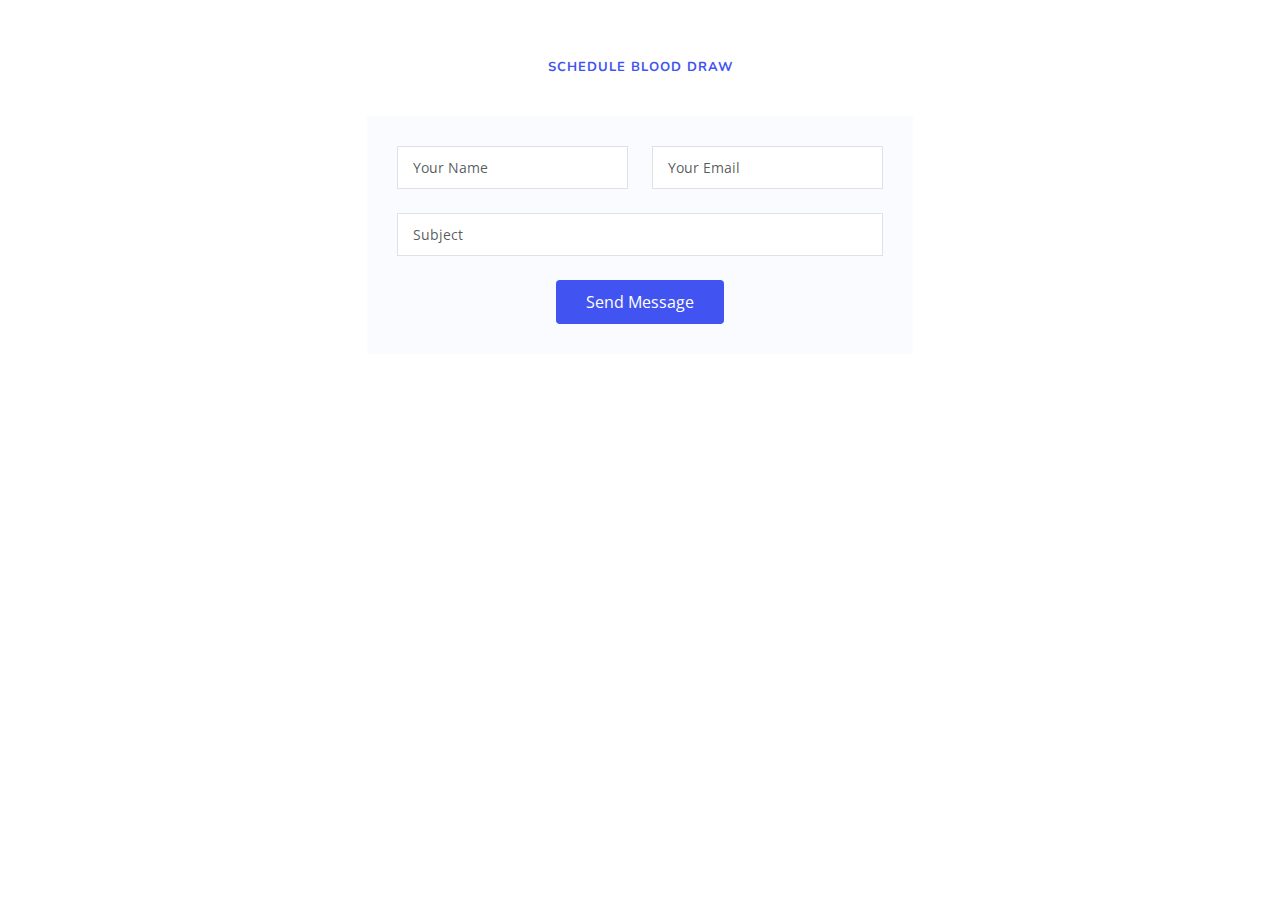
==== bloodschedule.html @ fc85e78b "push" ====
<!DOCTYPE html>
<html lang="en">
    <head>
        <meta charset="utf-8">
        <meta content="width=device-width, initial-scale=1.0" name="viewport">
      
        <title>GibioniK</title>
        <meta content="" name="description">
        <meta content="" name="keywords">
      
        <!-- Favicons -->
        <link href="assets/img/apple-touch-icon.png" rel="apple-touch-icon">
      
        <!-- Google Fonts -->
        <link href="https://fonts.googleapis.com/css?family=Open+Sans:300,300i,400,400i,600,600i,700,700i|Nunito:300,300i,400,400i,600,600i,700,700i|Poppins:300,300i,400,400i,500,500i,600,600i,700,700i" rel="stylesheet">
      
        <!-- Vendor CSS Files -->
        <link href="assets/vendor/aos/aos.css" rel="stylesheet">
        <link href="assets/vendor/bootstrap/css/bootstrap.min.css" rel="stylesheet">
        <link href="assets/vendor/bootstrap-icons/bootstrap-icons.css" rel="stylesheet">
        <link href="assets/vendor/glightbox/css/glightbox.min.css" rel="stylesheet">
        <link href="assets/vendor/remixicon/remixicon.css" rel="stylesheet">
        <link href="assets/vendor/swiper/swiper-bundle.min.css" rel="stylesheet">
      
        <!-- Template Main CSS File -->
        <link href="assets/css/style.css" rel="stylesheet">
      </head>
<body>
    

    <section id="contact" class="contact">

        <div class="container aos-init aos-animate" data-aos="fade-up">
  
          <header class="section-header">
            <h2>Schedule Blood Draw</h2>
            <!-- <p>Contact Us</p> -->
          </header>
  
          <div class="row gy-4 d-flex justify-content-center">
  
            <div class="col-lg-6">
              <form action="forms/contact.php" method="post" class="php-email-form">
                <div class="row gy-4">
  
                  <div class="col-md-6">
                    <input type="text" name="name" class="form-control" placeholder="Your Name" required="">
                  </div>
  
                  <div class="col-md-6 ">
                    <input type="email" class="form-control" name="email" placeholder="Your Email" required="">
                  </div>
  
                  <div class="col-md-12">
                    <input type="text" class="form-control" name="subject" placeholder="Subject" required="">
                  </div>

                  <div class="col-md-12 text-center">
                    <div class="loading">Loading</div>
                    <div class="error-message"></div>
                    <div class="sent-message">Your message has been sent. Thank you!</div>
  
                    <button type="submit">Send Message</button>
                  </div>
  
                </div>
              </form>
  
            </div>
  
          </div>
  
        </div>
  
      </section>
</body>
</html>
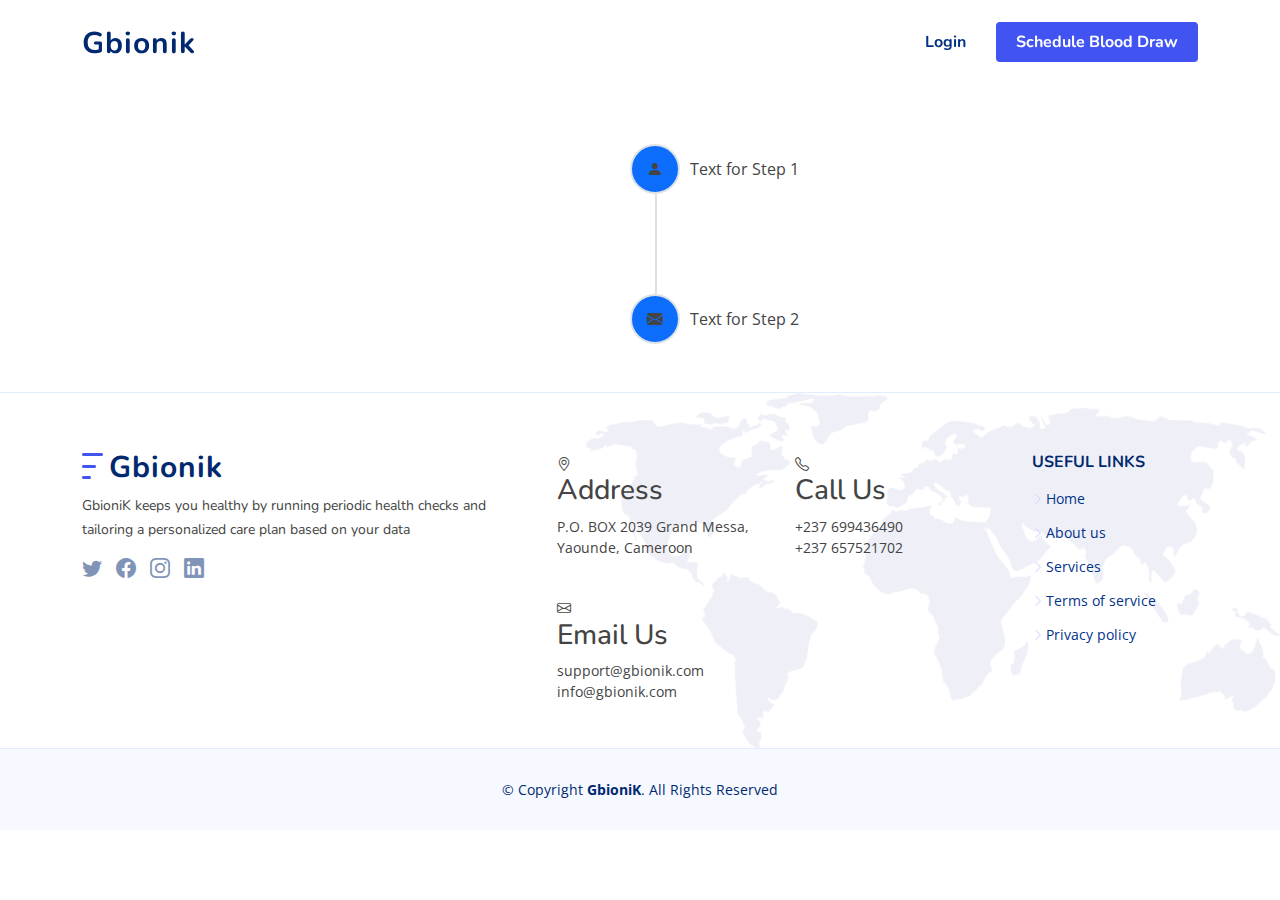
==== commit 45d43967: "upto" ====
--- a/bloodschedule.html
+++ b/bloodschedule.html
@@ -1,77 +1,234 @@
 <!DOCTYPE html>
-<html lang="en">
-    <head>
-        <meta charset="utf-8">
-        <meta content="width=device-width, initial-scale=1.0" name="viewport">
-      
-        <title>GibioniK</title>
-        <meta content="" name="description">
-        <meta content="" name="keywords">
-      
-        <!-- Favicons -->
-        <link href="assets/img/apple-touch-icon.png" rel="apple-touch-icon">
-      
-        <!-- Google Fonts -->
-        <link href="https://fonts.googleapis.com/css?family=Open+Sans:300,300i,400,400i,600,600i,700,700i|Nunito:300,300i,400,400i,600,600i,700,700i|Poppins:300,300i,400,400i,500,500i,600,600i,700,700i" rel="stylesheet">
-      
-        <!-- Vendor CSS Files -->
-        <link href="assets/vendor/aos/aos.css" rel="stylesheet">
-        <link href="assets/vendor/bootstrap/css/bootstrap.min.css" rel="stylesheet">
-        <link href="assets/vendor/bootstrap-icons/bootstrap-icons.css" rel="stylesheet">
-        <link href="assets/vendor/glightbox/css/glightbox.min.css" rel="stylesheet">
-        <link href="assets/vendor/remixicon/remixicon.css" rel="stylesheet">
-        <link href="assets/vendor/swiper/swiper-bundle.min.css" rel="stylesheet">
-      
-        <!-- Template Main CSS File -->
-        <link href="assets/css/style.css" rel="stylesheet">
-      </head>
+<html>
+<head>
+ <title>Bootstrap 5 Vertical Stepper</title>
+ <!-- <link href="https://cdn.jsdelivr.net/npm/bootstrap@5.0.0-beta1/dist/css/bootstrap.min.css" rel="stylesheet"> -->
+ <link href="https://cdn.jsdelivr.net/npm/bootstrap-icons@1.7.1/font/bootstrap-icons.css" rel="stylesheet">
+ 
+  <meta charset="utf-8" />
+  <meta content="width=device-width, initial-scale=1.0" name="viewport" />
+
+  <title>GbioniK</title>
+  <meta content="" name="description" />
+  <meta content="" name="keywords" />
+
+
+  <link rel="shortcut icon" href="favicon.png" type="image/x-icon">
+
+  <!-- Favicons -->
+  <link href="assets/img/apple-touch-icon.png" rel="apple-touch-icon" />
+
+  <!-- Google Fonts -->
+  <link
+    href="https://fonts.googleapis.com/css?family=Open+Sans:300,300i,400,400i,600,600i,700,700i|Nunito:300,300i,400,400i,600,600i,700,700i|Poppins:300,300i,400,400i,500,500i,600,600i,700,700i"
+    rel="stylesheet"
+  />
+
+  <!-- Vendor CSS Files -->
+  <link href="assets/vendor/aos/aos.css" rel="stylesheet" />
+  <link
+    href="assets/vendor/bootstrap/css/bootstrap.min.css"
+    rel="stylesheet"
+  />
+  <link
+    href="assets/vendor/bootstrap-icons/bootstrap-icons.css"
+    rel="stylesheet"
+  />
+  <link
+    href="assets/vendor/glightbox/css/glightbox.min.css"
+    rel="stylesheet"
+  />
+  <link href="assets/vendor/remixicon/remixicon.css" rel="stylesheet" />
+  <link href="assets/vendor/swiper/swiper-bundle.min.css" rel="stylesheet" />
+
+  <!-- Template Main CSS File -->
+  <link href="assets/css/style.css" rel="stylesheet" />
+
+  <style>
+    .step-circle {
+      width: 50px;
+      height: 50px;
+      border-radius: 50%;
+      display: flex;
+      align-items: center;
+      justify-content: center;
+      background-color: #f8f9fa;
+      border: 2px solid #dee2e6;
+    }
+    .step-line {
+      height: 100px;
+      width: 2px;
+      background-color: #dee2e6;
+    }
+    .step-text {
+      margin-left: 10px;
+    }
+   </style>
+  
+</head>
 <body>
-    
-
-    <section id="contact" class="contact">
-
-        <div class="container aos-init aos-animate" data-aos="fade-up">
-  
-          <header class="section-header">
-            <h2>Schedule Blood Draw</h2>
-            <!-- <p>Contact Us</p> -->
-          </header>
-  
-          <div class="row gy-4 d-flex justify-content-center">
-  
-            <div class="col-lg-6">
-              <form action="forms/contact.php" method="post" class="php-email-form">
-                <div class="row gy-4">
-  
-                  <div class="col-md-6">
-                    <input type="text" name="name" class="form-control" placeholder="Your Name" required="">
-                  </div>
-  
-                  <div class="col-md-6 ">
-                    <input type="email" class="form-control" name="email" placeholder="Your Email" required="">
-                  </div>
-  
-                  <div class="col-md-12">
-                    <input type="text" class="form-control" name="subject" placeholder="Subject" required="">
-                  </div>
-
-                  <div class="col-md-12 text-center">
-                    <div class="loading">Loading</div>
-                    <div class="error-message"></div>
-                    <div class="sent-message">Your message has been sent. Thank you!</div>
-  
-                    <button type="submit">Send Message</button>
-                  </div>
-  
+
+   <!-- ======= Header ======= -->
+   <header id="header" class="header fixed-top">
+    <div
+      class="container-fluid container-xl d-flex align-items-center justify-content-between"
+    >
+      <a href="index.html" class="logo d-flex align-items-center">
+        <span>Gbionik</span>
+      </a>
+
+      <nav id="navbar" class="navbar">
+        <ul>
+          <li><a class="nav-link scrollto" href="login.html">Login</a></li>
+          <li>
+            <a class="getstarted scrollto" href="bloodschedule.html"
+              >Schedule Blood Draw</a
+            >
+          </li>
+        </ul>
+        <i class="bi bi-list mobile-nav-toggle"></i>
+      </nav>
+      <!-- .navbar -->
+    </div>
+  </header>
+  <!-- End Header -->
+
+  <div class="container m-5">
+    <div class="row">
+      <div class="col-lg-6 col-sm-12">
+        
+      </div> 
+      <div class="col-md-6 col-sm-12 mt-5 pt-5">
+        <div class="d-flex flex-column align-baseline">
+          <div class="d-flex align-items-center">
+            <div class="step-circle bg-primary">
+              <i class="bi bi-person-fill"></i>
+            </div>
+            <div class="step-text">Text for Step 1</div>
+          </div>
+          <div class="step-line " style="margin-left: 4.5%;" ></div>
+          <div class="d-flex align-items-center">
+            <div class="step-circle bg-primary">
+              <i class="bi bi-envelope-fill"></i>
+            </div>
+            <div class="step-text">Text for Step 2</div>
+          </div>
+         
+          
+        </div>
+        
+      </div> 
+    </div>
+  </div>
+ <!-- <div class="container ">
+  <div class="row">
+    <div class="col-4">
+     
+    </div>
+  </div>
+ </div> -->
+
+   <!-- ======= Footer ======= -->
+   <footer id="footer" class="footer">
+    <div class="footer-top">
+      <div class="container">
+        <div class="row gy-4">
+          <div class="col-lg-5 col-md-12 footer-info">
+            <a href="index.html" class="logo d-flex align-items-center">
+              <img src="assets/img/logo.png" alt="" />
+              <span>Gbionik</span>
+            </a>
+            <p>
+              GbioniK keeps you healthy by running periodic health checks and
+              tailoring a personalized care plan based on your data
+            </p>
+            <div class="social-links mt-3">
+              <a href="#" class="twitter"><i class="bi bi-twitter"></i></a>
+              <a href="#" class="facebook"><i class="bi bi-facebook"></i></a>
+              <a href="#" class="instagram"
+                ><i class="bi bi-instagram"></i
+              ></a>
+              <a href="#" class="linkedin"><i class="bi bi-linkedin"></i></a>
+            </div>
+          </div>
+          
+          <div class="col-lg-5">
+            <div class="row gy-4">
+              <div class="col-md-6">
+                <div class="info-box">
+                  <i class="bi bi-geo-alt"></i>
+                  <h3>Address</h3>
+                  <p> P.O. BOX 2039 Grand Messa,<br />Yaounde, Cameroon</p>
                 </div>
-              </form>
-  
-            </div>
-  
-          </div>
-  
+              </div>
+              <div class="col-md-6">
+                <div class="info-box">
+                  <i class="bi bi-telephone"></i>
+                  <h3>Call Us</h3>
+                  <p>+237 699436490<br />+237 657521702</p>
+                </div>
+              </div>
+              <div class="col-md-6">
+                <div class="info-box">
+                  <i class="bi bi-envelope"></i>
+                  <h3>Email Us</h3>
+                  <p>support@gbionik.com<br />info@gbionik.com</p>
+                </div>
+              </div>
+            </div>
+          </div>
+
+          <div class="col-lg-2 col-6 footer-links">
+            <h4>Useful Links</h4>
+            <ul>
+              <li>
+                <i class="bi bi-chevron-right"></i> <a href="#">Home</a>
+              </li>
+              <li>
+                <i class="bi bi-chevron-right"></i> <a href="#">About us</a>
+              </li>
+              <li>
+                <i class="bi bi-chevron-right"></i> <a href="#">Services</a>
+              </li>
+              <li>
+                <i class="bi bi-chevron-right"></i>
+                <a href="#">Terms of service</a>
+              </li>
+              <li>
+                <i class="bi bi-chevron-right"></i>
+                <a href="#">Privacy policy</a>
+              </li>
+            </ul>
+          </div>
         </div>
-  
-      </section>
+      </div>
+    </div>
+
+    <div class="container">
+      <div class="copyright">
+        &copy; Copyright <strong><span>GbioniK</span></strong
+        >. All Rights Reserved
+      </div>
+    </div>
+  </footer>
+  <!-- End Footer -->
+
+  <a
+    href="#"
+    class="back-to-top d-flex align-items-center justify-content-center"
+    ><i class="bi bi-arrow-up-short"></i
+  ></a>
+
+  <!-- Vendor JS Files -->
+  <script src="assets/vendor/purecounter/purecounter_vanilla.js"></script>
+  <script src="assets/vendor/aos/aos.js"></script>
+  <script src="assets/vendor/bootstrap/js/bootstrap.bundle.min.js"></script>
+  <script src="assets/vendor/glightbox/js/glightbox.min.js"></script>
+  <script src="assets/vendor/isotope-layout/isotope.pkgd.min.js"></script>
+  <script src="assets/vendor/swiper/swiper-bundle.min.js"></script>
+  <script src="assets/vendor/php-email-form/validate.js"></script>
+
+  <!-- Template Main JS File -->
+  <script src="assets/js/main.js"></script>
 </body>
-</html>+</html>
--- a/assets/css/style.css
+++ b/assets/css/style.css
@@ -9,6 +9,51 @@
 /*--------------------------------------------------------------
 # General
 --------------------------------------------------------------*/
+
+.progress-bar {
+  width: 0;
+  -webkit-animation: progress 1.5s ease-in-out forwards;
+          animation: progress 1.5s ease-in-out forwards;
+}
+.progress-bar .title {
+  opacity: 0;
+  -webkit-animation: show 0.35s forwards ease-in-out 0.5s;
+          animation: show 0.35s forwards ease-in-out 0.5s;
+}
+
+@-webkit-keyframes progress {
+  from {
+    width: 0;
+  }
+  to {
+    width: 100%;
+  }
+}
+
+@keyframes progress {
+  from {
+    width: 0;
+  }
+  to {
+    width: 100%;
+  }
+}
+@-webkit-keyframes show {
+  from {
+    opacity: 0;
+  }
+  to {
+    opacity: 1;
+  }
+}
+@keyframes show {
+  from {
+    opacity: 0;
+  }
+  to {
+    opacity: 1;
+  }
+}
 :root {
   scroll-behavior: smooth;
 }
@@ -18,6 +63,15 @@
 
 .counter-percent::after {
   content: '%';
+}
+
+
+.plus-symbol {
+  padding-right: 5px;
+}
+
+.plus-symbol::after {
+  content: '+';
 }
 
 body {
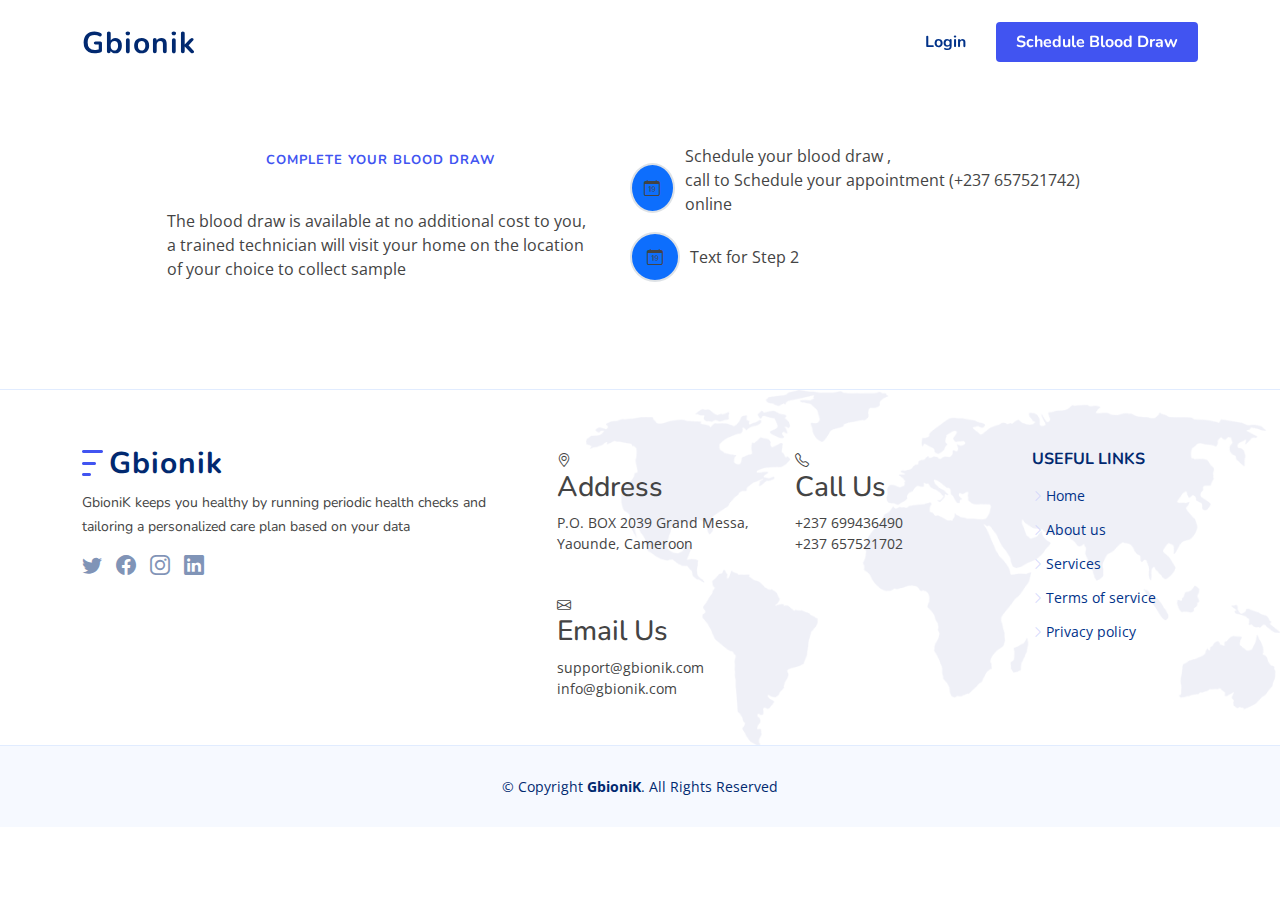
==== commit 99ee24a7: "update" ====
--- a/bloodschedule.html
+++ b/bloodschedule.html
@@ -94,22 +94,44 @@
   <!-- End Header -->
 
   <div class="container m-5">
-    <div class="row">
-      <div class="col-lg-6 col-sm-12">
-        
+    <div class="row d-flex justify-content-center">
+      <div class="col-lg-5 col-sm-12">
+         <!-- ======= F.A.Q Section ======= -->
+      <section id="faq" class="faq " style="margin-top: 10%;">
+        <div class="container" data-aos="fade-up">
+          <header class="section-header">
+            <h2>Complete your blood draw</h2>
+          
+          </header>
+          <div class="row">
+          <div class="col-lg-12">
+            The blood draw is available at no additional cost to you, a trained technician will visit your home on the location of your choice to collect sample
+          </div>
+          </div>
+        </div>
+      </section>
+      <!-- End F.A.Q Section -->
       </div> 
-      <div class="col-md-6 col-sm-12 mt-5 pt-5">
+      <div class="col-md-5 col-sm-12 mt-5 pt-5">
         <div class="d-flex flex-column align-baseline">
           <div class="d-flex align-items-center">
             <div class="step-circle bg-primary">
-              <i class="bi bi-person-fill"></i>
-            </div>
-            <div class="step-text">Text for Step 1</div>
-          </div>
-          <div class="step-line " style="margin-left: 4.5%;" ></div>
+              <i class="bi bi-calendar-date"></i>
+            </div>
+            <div class="step-text">
+              <!-- <ul  style="list-style-type: none;">
+                <li></li>
+              </ul> -->
+             
+            </div>
+            <p>
+              Schedule your blood draw ,<br/> call to Schedule your appointment (+237 657521742) online
+             </p>
+          </div>
+          <!-- <div class="step-line " style="margin-left: 5.5%; " ></div> -->
           <div class="d-flex align-items-center">
             <div class="step-circle bg-primary">
-              <i class="bi bi-envelope-fill"></i>
+              <i class="bi bi-calendar-date"></i>
             </div>
             <div class="step-text">Text for Step 2</div>
           </div>
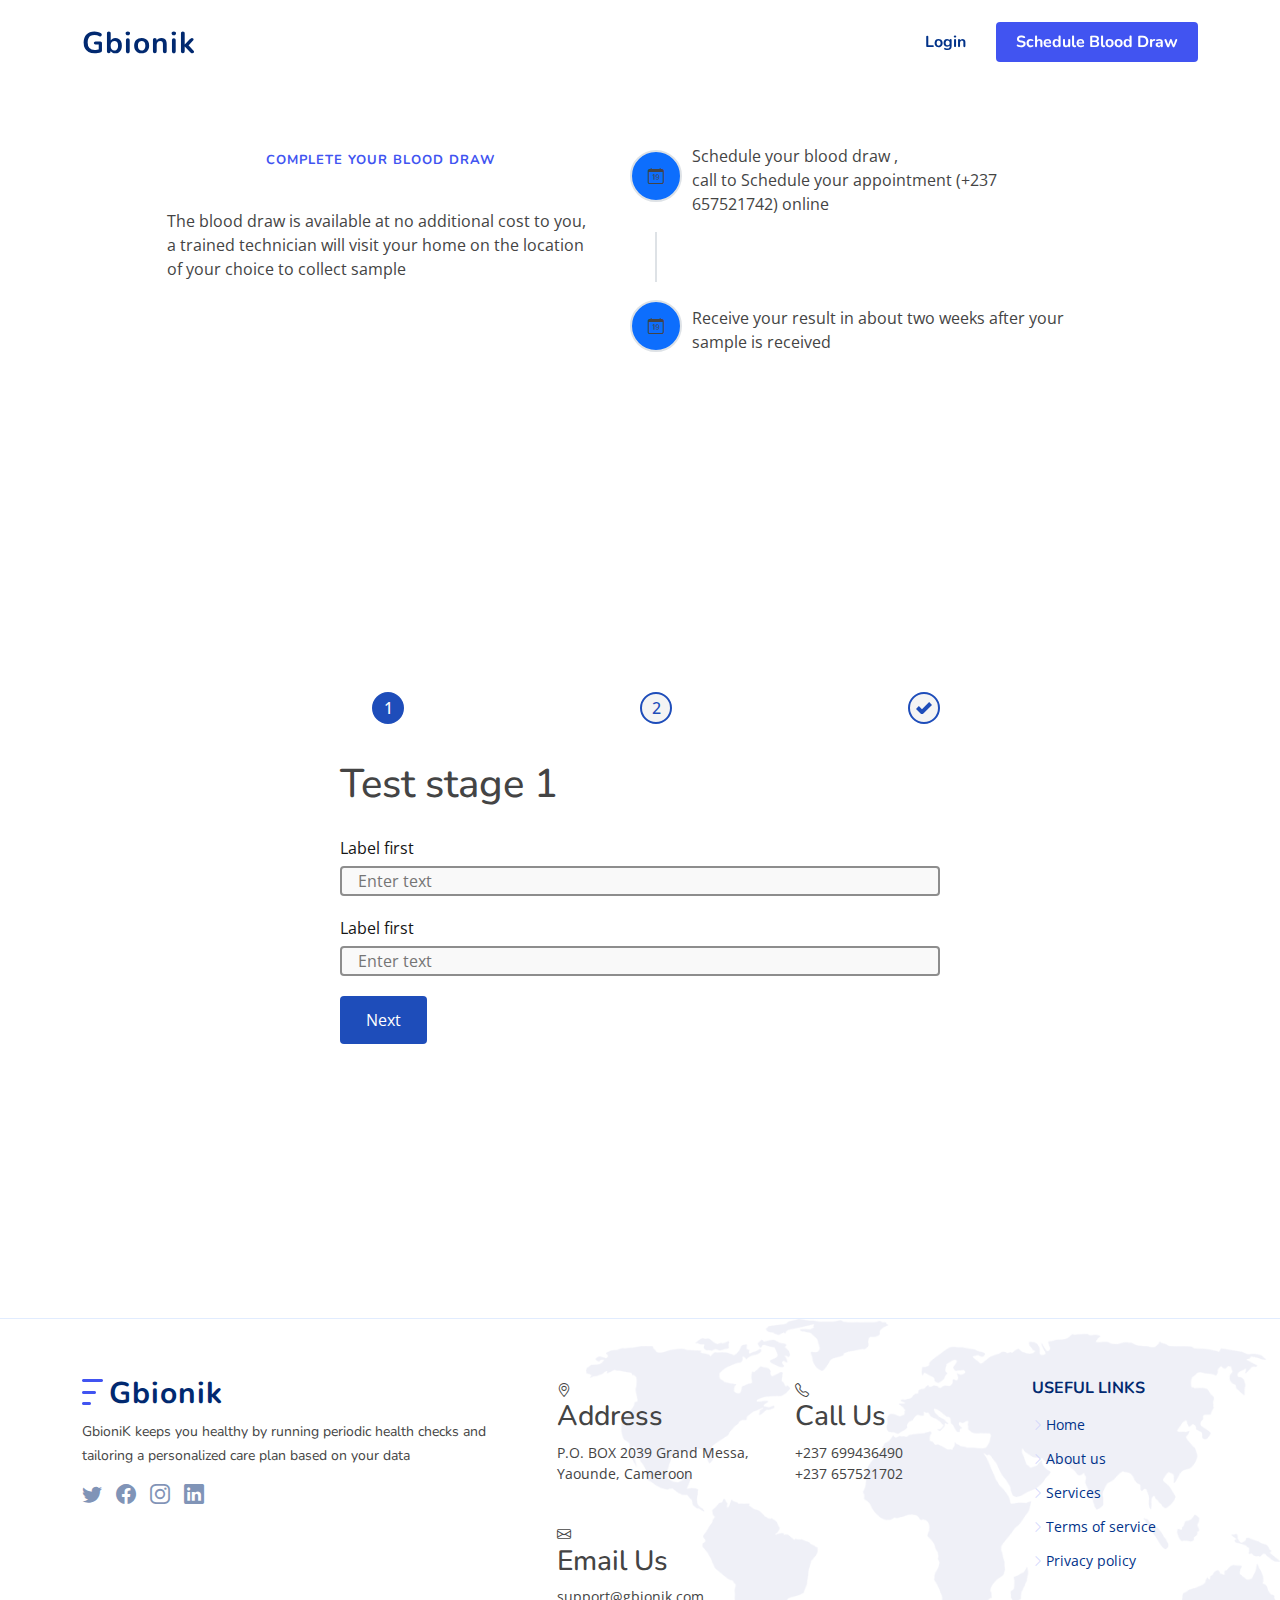
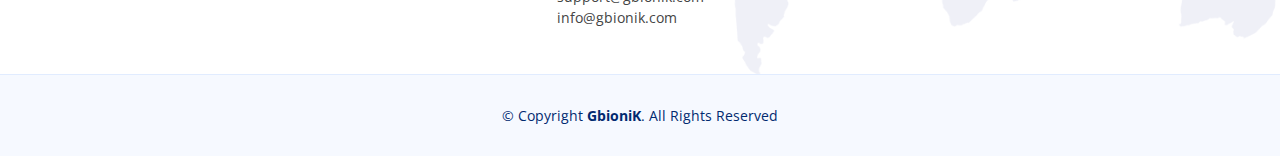
==== commit 11d000ce: "test" ====
--- a/bloodschedule.html
+++ b/bloodschedule.html
@@ -56,13 +56,142 @@
       border: 2px solid #dee2e6;
     }
     .step-line {
-      height: 100px;
+      height: 50px;
       width: 2px;
       background-color: #dee2e6;
     }
     .step-text {
       margin-left: 10px;
     }
+    
+.form {
+  display: flex;
+  flex-direction: column;
+  max-width: 600px;
+  height: 100vh;
+  margin: 0 auto;
+  gap: 20px;
+  justify-content: center;
+}
+.form-item {
+  display: flex;
+  flex-direction: column;
+}
+.form-item.has-error .form-label {
+  color: red;
+}
+.form-item.has-error .form-input {
+  border-color: red;
+  background-color: #ffe1e1;
+}
+.form-label {
+  font-size: 16px;
+  color: #161616;
+  margin-bottom: 6px;
+}
+.form-input {
+  border: 2px solid #8d8d8d;
+  border-radius: 4px;
+  background: #f9f9f9;
+  height: 30px;
+  padding: 0 16px;
+  outline: none;
+}
+.form-buttons {
+  display: flex;
+  flex-wrap: wrap;
+  gap: 10px;
+}
+.form-content {
+  display: none;
+  flex-direction: column;
+  gap: 20px;
+}
+.form-content.active {
+  display: flex;
+}
+
+.btn {
+  border-radius: 4px;
+  border: 2px solid transparent;
+  padding: 10px 24px;
+  font-size: 16px;
+  background-color: #fff;
+  cursor: pointer;
+  outline: none;
+}
+.btn.bordered {
+  border-color: #1e4dba;
+  color: #1e4dba;
+}
+.btn.primary {
+  background-color: #1e4dba;
+  color: #fff;
+}
+.btn[disabled] {
+  cursor: not-allowed;
+}
+
+.wizard {
+  position: relative;
+  display: flex;
+  width: 100%;
+}
+.wizard:before {
+  content: "";
+  position: absolute;
+  background-color: #fff;
+  height: 2px;
+  width: 100%;
+  top: 50%;
+  left: 0;
+  transform: translateY(-50%);
+}
+.wizard-bar {
+  position: absolute;
+  background-color: #1e4dba;
+  height: 2px;
+  top: 50%;
+  left: 0;
+  transform: translateY(-50%);
+  transition: 0.3s ease;
+}
+.wizard-list {
+  display: flex;
+  align-items: center;
+  justify-content: space-between;
+  width: 100%;
+}
+.wizard-item {
+  z-index: 2;
+  transition: 0.4s ease;
+  min-width: 32px;
+  height: 32px;
+  border-radius: 50%;
+  border: 2px solid #1E4DBA;
+  color: #1E4DBA;
+  display: -webkit-box;
+  display: -ms-flexbox;
+  display: flex;
+  align-items: center;
+  justify-content: center;
+  font-weight: 500;
+  background-color: #f4f4f4;
+}
+.wizard-item.active {
+  background-color: #1E4DBA;
+  color: #fff;
+}
+.wizard-item.active.with-image:after {
+  background-image: url("data:image/svg+xml,%3Csvg xmlns='http://www.w3.org/2000/svg' width='24' height='24' viewBox='0 0 24 24' fill='none'%3E%3Cpath d='M20 8.9087L17.1443 6L9.97468 13.191L6.8557 10.0399L4 12.888L8.53671 17.4126C8.91618 17.7888 9.4295 18 9.96456 18C10.4996 18 11.0129 17.7888 11.3924 17.4126L20 8.9087Z' fill='%23ffffff'/%3E%3C/svg%3E");
+}
+.wizard-item.with-image:after {
+  content: "";
+  width: 24px;
+  height: 24px;
+  background-image: url("data:image/svg+xml,%3Csvg xmlns='http://www.w3.org/2000/svg' width='24' height='24' viewBox='0 0 24 24' fill='none'%3E%3Cpath d='M20 8.9087L17.1443 6L9.97468 13.191L6.8557 10.0399L4 12.888L8.53671 17.4126C8.91618 17.7888 9.4295 18 9.96456 18C10.4996 18 11.0129 17.7888 11.3924 17.4126L20 8.9087Z' fill='%231E4DBA'/%3E%3C/svg%3E");
+  background-repeat: no-repeat;
+}
    </style>
   
 </head>
@@ -112,28 +241,32 @@
       </section>
       <!-- End F.A.Q Section -->
       </div> 
-      <div class="col-md-5 col-sm-12 mt-5 pt-5">
+      <div class="col-md-5 col-sm-12 mt-5 pt-4">
         <div class="d-flex flex-column align-baseline">
-          <div class="d-flex align-items-center">
-            <div class="step-circle bg-primary">
+          <div class="d-flex align-items-center ">
+            <div class="step-circle bg-primary p-4">
               <i class="bi bi-calendar-date"></i>
             </div>
-            <div class="step-text">
-              <!-- <ul  style="list-style-type: none;">
-                <li></li>
-              </ul> -->
+            <div class="step-text mt-4">
+              <p>
+                Schedule your blood draw ,<br/> call to Schedule your appointment (+237 657521742) online
+               </p>
              
             </div>
-            <p>
-              Schedule your blood draw ,<br/> call to Schedule your appointment (+237 657521742) online
-             </p>
-          </div>
-          <!-- <div class="step-line " style="margin-left: 5.5%; " ></div> -->
-          <div class="d-flex align-items-center">
-            <div class="step-circle bg-primary">
+           
+          </div>
+          <div class="step-line " style="margin-left: 5.5%;" ></div>
+          <div class="d-flex align-items-center ">
+            <div class="step-circle bg-primary p-4">
               <i class="bi bi-calendar-date"></i>
             </div>
-            <div class="step-text">Text for Step 2</div>
+            <div class="step-text mt-4">
+              <p>
+                Receive your result in about two weeks after your sample is received
+               </p>
+             
+            </div>
+           
           </div>
          
           
@@ -142,14 +275,49 @@
       </div> 
     </div>
   </div>
- <!-- <div class="container ">
-  <div class="row">
-    <div class="col-4">
-     
-    </div>
-  </div>
- </div> -->
-
+
+
+  <!-- form -->
+  <form class="form">
+    <div class="wizard">
+        <div class="wizard-bar" style="width: 0;" data-wizard-bar></div>
+        <ul class="wizard-list">
+            <li class="wizard-item" data-wizard-item>1</li>
+            <li class="wizard-item" data-wizard-item>2</li>
+            <li class="wizard-item with-image" data-wizard-item></li>
+        </ul>
+    </div>
+    <div class="form-content" data-form-tab>
+        <h1>Test stage 1</h1>
+        <div class="form-item" data-form-item>
+            <label for="input4" class="form-label">Label first</label>
+            <input class="form-input" data-form-input id="input4" type="text" placeholder="Enter text">
+        </div>
+        <div class="form-item" data-form-item>
+            <label for="input1" class="form-label">Label first</label>
+            <input class="form-input" data-form-input id="input1" type="text" placeholder="Enter text">
+        </div>
+    </div>
+    <div class="form-content" data-form-tab>
+        <h1>Test stage 2 </h1>
+        <div class="form-item" data-form-item>
+            <label for="input2" class="form-label">Label second</label>
+            <input class="form-input" data-form-input id="input2" type="text" placeholder="Enter text">
+        </div>
+    </div>
+    <div class="form-content" data-form-tab>
+        <h1>Test stage 3</h1>
+        <div class="form-item" data-form-item>
+            <label for="input3" class="form-label">Label third</label>
+            <input class="form-input" data-form-input id="input3" type="text" placeholder="Enter text">
+        </div>
+    </div>
+    <div class="form-buttons">
+        <button class="btn bordered" type="button" data-btn-previous="true">Return</button>
+        <button class="btn primary" type="button" data-btn-next="true">Next</button>
+    </div>
+</form>
+<!-- end form -->
    <!-- ======= Footer ======= -->
    <footer id="footer" class="footer">
     <div class="footer-top">
@@ -252,5 +420,71 @@
 
   <!-- Template Main JS File -->
   <script src="assets/js/main.js"></script>
+  <script>
+    let wizardBar = document.querySelector('[data-wizard-bar]')
+let btnPrevious = document.querySelector('[data-btn-previous]')
+let currentTab = 0;
+showTab(currentTab);
+
+function showTab(n) {
+  let formTabs = document.querySelectorAll('[data-form-tab]');
+  let wizardItem = document.querySelectorAll('[data-wizard-item]')
+  formTabs[n].classList.add('active')
+  wizardItem[n].classList.add('active')
+
+  if (n == 0) {
+    btnPrevious.style.display = "none";
+  } else {
+    btnPrevious.style.display = "block";
+  }
+}
+
+function nextPrev(n) {
+  let formTabs = document.querySelectorAll('[data-form-tab]');
+
+  if (n == 1 && !validateForm()) return false;
+
+  formTabs[currentTab].classList.remove('active')
+  currentTab = currentTab + n;
+  showTab(currentTab);
+}
+
+function validateForm() {
+  let formTabs, formInputs, i, valid = true;
+  formTabs = document.querySelectorAll('[data-form-tab]');
+  formInputs = formTabs[currentTab].querySelectorAll('[data-form-input]');
+  let formItem = formTabs[currentTab].querySelectorAll('[data-form-item]');
+
+  for (i = 0; i < formInputs.length; i++) {
+    if (formInputs[i].value == "") {
+      formItem[i].className += " has-error";
+      valid = false;
+    }
+  }
+  return valid;
+}
+
+function updateWizardBarWidth() {
+  const activeWizards = document.querySelectorAll(".wizard-item.active");
+  let wizardItem = document.querySelectorAll('[data-wizard-item]')
+  const currentWidth = ((activeWizards.length - 1) / (wizardItem.length - 1)) * 100;
+
+  wizardBar.style.width = currentWidth + "%";
+}
+
+document.querySelector('*').addEventListener('click', function (event) {
+  if (event.target.dataset.btnPrevious) {
+    let wizardItem = document.querySelectorAll('[data-wizard-item]')
+    wizardItem[currentTab].classList.remove('active')
+    nextPrev(-1)
+    updateWizardBarWidth()
+  }
+  if (event.target.dataset.btnNext) {
+    nextPrev(1)
+    updateWizardBarWidth()
+  }
+})
+
+  </script>
 </body>
 </html>
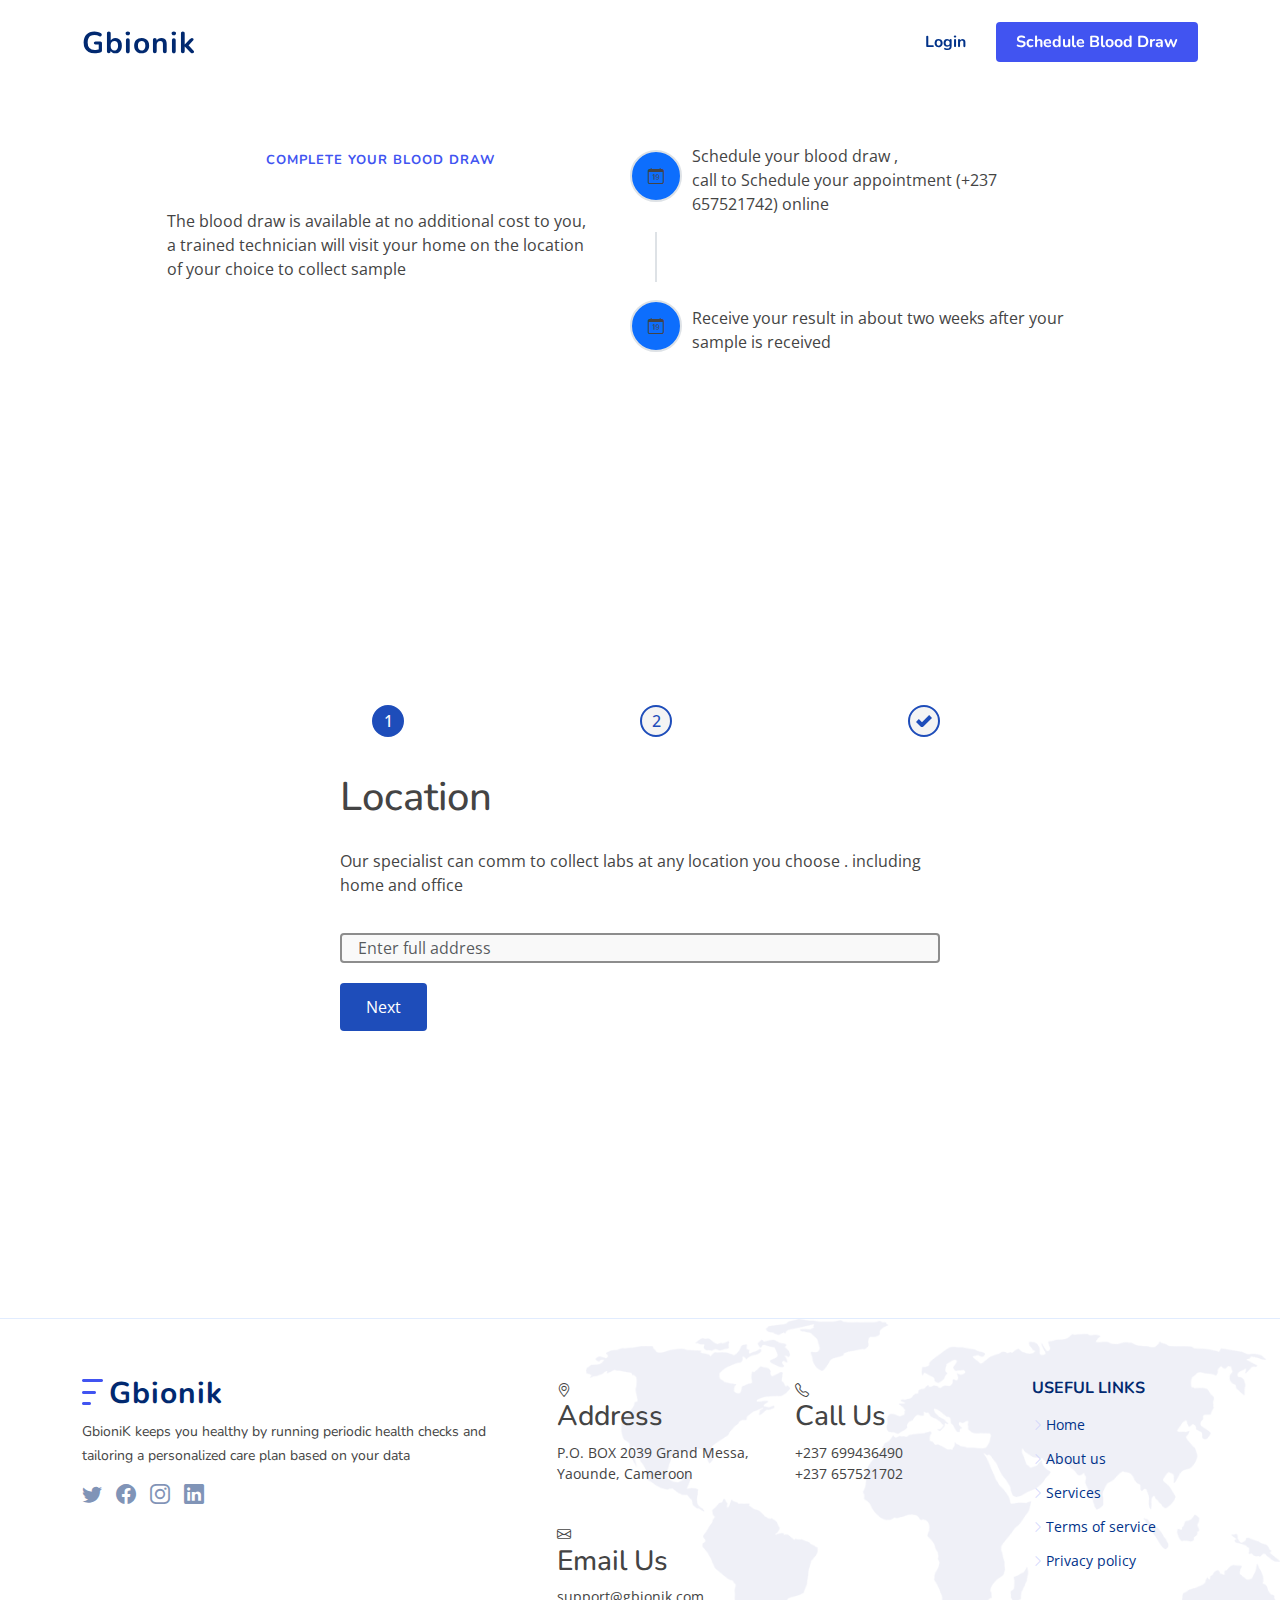
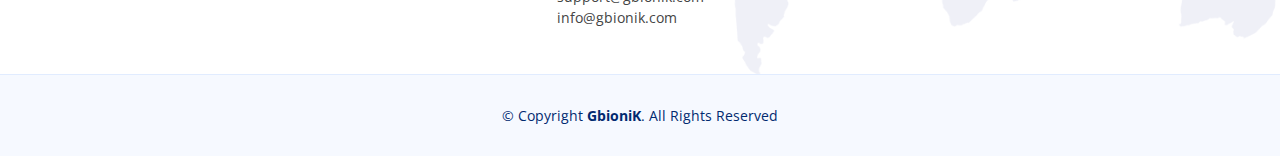
==== commit d3221fcd: "registration added" ====
--- a/bloodschedule.html
+++ b/bloodschedule.html
@@ -148,13 +148,20 @@
   transform: translateY(-50%);
 }
 .wizard-bar {
-  position: absolute;
+  /* position: absolute;
   background-color: #1e4dba;
   height: 2px;
   top: 50%;
   left: 0;
   transform: translateY(-50%);
-  transition: 0.3s ease;
+  transition: 0.3s ease; */
+  position: absolute;
+    background-color: #1e4dba;
+    height: 2px;
+    top: 34%;
+    left: 13px;
+    transform: translateY(-50%);
+    transition: 0.3s ease;
 }
 .wizard-list {
   display: flex;
@@ -288,29 +295,42 @@
         </ul>
     </div>
     <div class="form-content" data-form-tab>
-        <h1>Test stage 1</h1>
-        <div class="form-item" data-form-item>
+        <h1>Location</h1>
+        <!-- <div class="form-item" data-form-item>
             <label for="input4" class="form-label">Label first</label>
             <input class="form-input" data-form-input id="input4" type="text" placeholder="Enter text">
+        </div> -->
+        <p>
+          Our specialist can comm to collect labs at any location you choose . including home and office
+        </p>
+        <div class="form-item" data-form-item>
+            <!-- <label for="input1" class="form-label">Label first</label> -->
+            <input class="form-input form-control" data-form-input id="input1" type="text" placeholder="Enter full address  ">
+        </div>
+    </div>
+    <div class="form-content" data-form-tab>
+        <h1>Time</h1>
+        <p>
+         The Specialist arrives during the time window you select and will be in and out in about 10 minutes
+        </p>
+        <div class="form-item" data-form-item>
+            <label for="input2" class="form-label">Select Date</label>
+            <input class="form-input" data-form-input id="input2" type="date">
         </div>
         <div class="form-item" data-form-item>
-            <label for="input1" class="form-label">Label first</label>
-            <input class="form-input" data-form-input id="input1" type="text" placeholder="Enter text">
-        </div>
+          <label for="input2" class="form-label">Select time</label>
+          <input class="form-input" data-form-input id="input2" type="time" >
+      </div>
     </div>
     <div class="form-content" data-form-tab>
-        <h1>Test stage 2 </h1>
-        <div class="form-item" data-form-item>
-            <label for="input2" class="form-label">Label second</label>
-            <input class="form-input" data-form-input id="input2" type="text" placeholder="Enter text">
-        </div>
-    </div>
-    <div class="form-content" data-form-tab>
-        <h1>Test stage 3</h1>
-        <div class="form-item" data-form-item>
+        <h1>Accept terms and conditions</h1>
+        <!-- <div class="form-item" data-form-item>
             <label for="input3" class="form-label">Label third</label>
             <input class="form-input" data-form-input id="input3" type="text" placeholder="Enter text">
-        </div>
+        </div> -->
+        <p>
+          Lorem ipsum dolor sit amet consectetur adipisicing elit. Eligendi ipsa incidunt nemo adipisci vero qui perferendis, pariatur suscipit molestias! Esse asperiores et expedita quaerat reiciendis excepturi iusto sit ullam deserunt.
+        </p>
     </div>
     <div class="form-buttons">
         <button class="btn bordered" type="button" data-btn-previous="true">Return</button>
